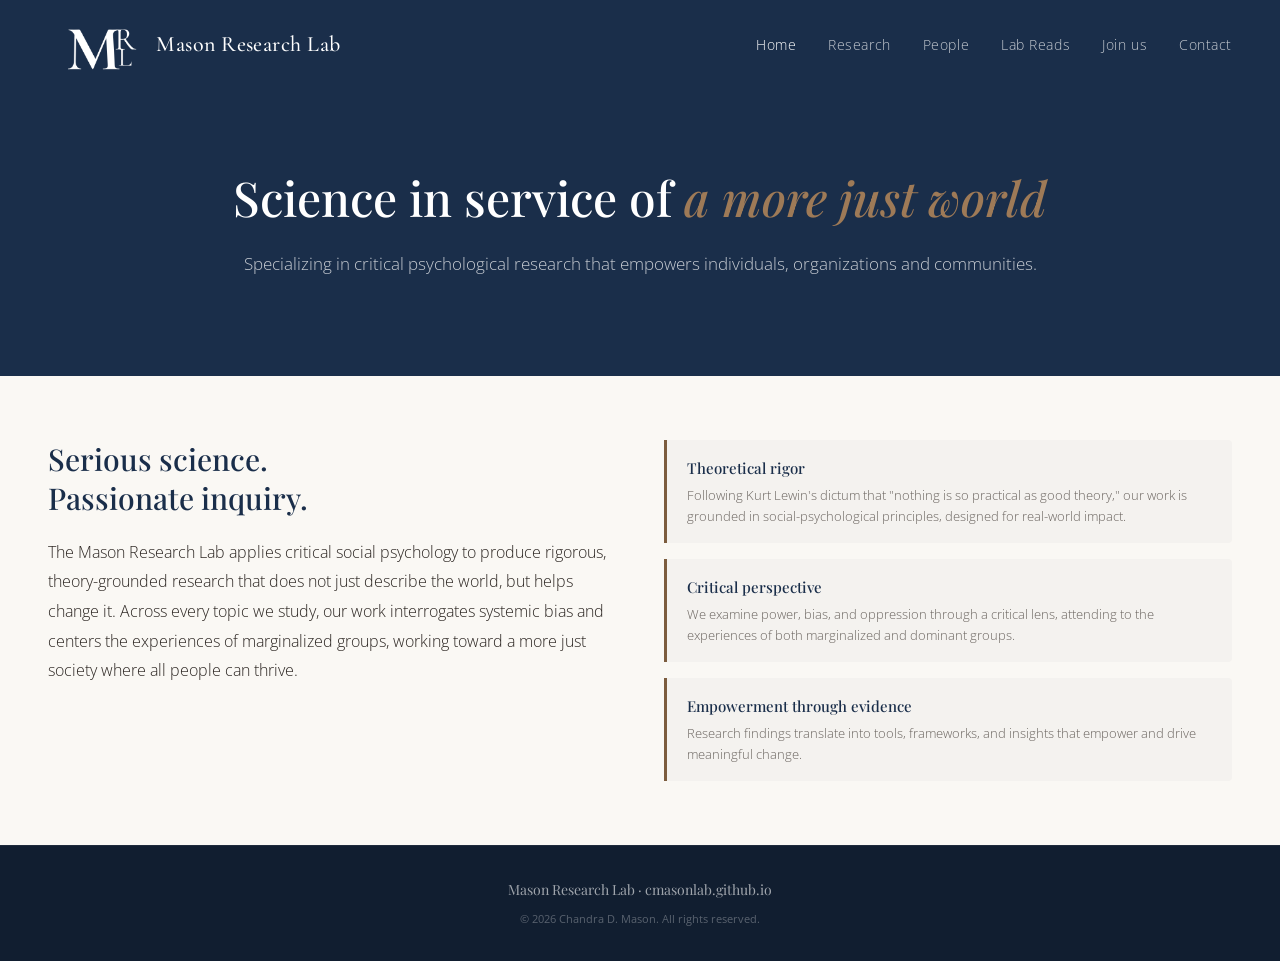
==== index.html @ 82f705ed "Update index.html" ====
<!DOCTYPE html>
<html lang="en">
<head>
  <meta charset="UTF-8">
  <meta name="viewport" content="width=device-width, initial-scale=1.0">
  <title>Mason Research Lab</title>
  <meta name="description" content="The Mason Research Lab applies rigorous social-psychological research to understand and dismantle oppression, extending this work to examine how artificial intelligence affects individuals, institutions, and society.">
  <link rel="stylesheet" href="style.css">
</head>
<body>

  <nav>
    <a href="index.html" class="nav-brand">
      <img src="logo.png" alt="Mason Research Lab logo">
      Mason Research Lab
    </a>
    <ul class="nav-links">
      <li><a href="index.html" class="active">Home</a></li>
      <li><a href="research.html">Research</a></li>
      <li><a href="people.html">People</a></li>
      <li><a href="reading.html">Lab Reads</a></li>
      <li><a href="join.html">Join us</a></li>
      <li><a href="contact.html">Contact</a></li>
    </ul>
  </nav>

  <!-- HERO -->
  <div class="hero">
    <div class="hero-content">
      <h1>Science in service of <em>a more just world</em></h1>
      <p class="hero-desc">Specializing in critical psychological research that empowers individuals, organizations and communities.</p>
    </div>
  </div>

  <!-- ABOUT -->
  <div class="section">
    <div class="about-grid">
      <div>
        <h2>Serious science.<br>Passionate inquiry.</h2>
        <div class="about-text">
          <p>The Mason Research Lab applies critical social psychology to produce rigorous, theory-grounded research that does not just describe the world, but helps change it. Across every topic we study, our work interrogates systemic bias and centers the experiences of marginalized groups, working toward a more just society where all people can thrive.</p>
            </div>
      </div>
      <div class="pillars">
        <div class="pillar">
          <div class="pillar-title">Theoretical rigor</div>
          <div class="pillar-desc">Following Kurt Lewin's dictum that "nothing is so practical as good theory," our work is grounded in social-psychological principles, designed for real-world impact.</div>
        </div>
        <div class="pillar">
          <div class="pillar-title">Critical perspective</div>
          <div class="pillar-desc">We examine power, bias, and oppression through a critical lens, attending to the experiences of both marginalized and dominant groups.</div>
        </div>
        <div class="pillar">
          <div class="pillar-title">Empowerment through evidence</div>
          <div class="pillar-desc">Research findings translate into tools, frameworks, and insights that empower and drive meaningful change.</div>
        </div>
      </div>
    </div>
  </div>

  <footer>
    <div class="footer-brand">Mason Research Lab · cmasonlab.github.io</div>
    <div class="footer-copy">© 2026 Chandra D. Mason. All rights reserved.</div>
  </footer>

</body>
</html>
---- style.css ----
/* ============================================================
   MASON RESEARCH LAB — Main Stylesheet

   TO CHANGE COLORS: Edit the values in the :root section below.
   TO CHANGE FONTS: Edit the @import line and font-family values.
   ============================================================ */

@import url('https://fonts.googleapis.com/css2?family=Playfair+Display:wght@400;500;600&family=Open+Sans:ital,wght@0,300;0,400;0,500;1,300&family=Cormorant+Garamond:wght@400;500;600&display=swap');

* {
  box-sizing: border-box;
  margin: 0;
  padding: 0;
}

/* ============================================================
   COLOR VARIABLES — Edit these to change the site's colors
   ============================================================ */
:root {
  --navy:        #1a2e4a;   /* Primary — nav, hero, headings */
  --navy-light:  #243d5f;   /* Card backgrounds */
  --navy-dark:   #111e30;   /* Team section, footer */
  --brown:       #7c5c3e;   /* Accent — buttons, borders, labels */
  --brown-light: #9e7a57;   /* Hover states, eyebrow text */
  --gray-bg:     #f4f2ef;   /* Section backgrounds */
  --cream:       #faf8f4;   /* Page background, cards */
  --gray-mid:    #e8e4de;   /* Borders, dividers */
  --gray-text:   #6b6560;   /* Muted text */
  --text-dark:   #2a2420;   /* Main body text */
}

/* ============================================================
   BASE STYLES
   ============================================================ */
body {
  font-family: 'Open Sans', sans-serif;
  background: var(--cream);
  color: var(--text-dark);
  line-height: 1.7;
}

a {
  color: var(--brown);
  text-decoration: none;
}

a:hover {
  text-decoration: underline;
}

/* ============================================================
   NAVIGATION
   ============================================================ */
nav {
  background: var(--navy);
  padding: 0 3rem;
  display: flex;
  align-items: center;
  justify-content: space-between;
  height: 90px;
  position: sticky;
  top: 0;
  z-index: 100;
}

.nav-brand {
  display: flex;
  align-items: center;
  gap: 0.75rem;
  font-family: 'Cormorant Garamond', serif;
  color: #fff;
  font-size: 22px;
  font-weight: 500;
  letter-spacing: 0.02em;
  text-decoration: none;
}

.nav-brand img {
  height: 70px;
}

.nav-links {
  display: flex;
  gap: 2rem;
  list-style: none;
}

.nav-links a {
  color: rgba(255, 255, 255, 0.75);
  text-decoration: none;
  font-size: 14px;
  font-weight: 300;
  letter-spacing: 0.04em;
  transition: color 0.2s;
}

.nav-links a:hover,
.nav-links a.active {
  color: #fff;
}

/* ============================================================
   HERO SECTION (homepage only)
   ============================================================ */
.hero {
  background: var(--navy);
  padding: 5rem 3rem 4rem;
  position: relative;
  overflow: hidden;
  text-align: center;
}

.hero-content {
  position: relative;
  max-width: 100%;
}

.hero h1 {
  font-family: 'Playfair Display', serif;
  font-size: 48px;
  font-weight: 500;
  color: #fff;
  line-height: 1.15;
  margin-bottom: 1.5rem;
}

.hero h1 em {
  font-style: italic;
  color: var(--brown-light);
}

.hero-desc {
  font-size: 17px;
  font-weight: 300;
  color: rgba(255, 255, 255, 0.75);
  line-height: 1.8;
  max-width: 100%;
  margin-bottom: 2rem;
  text-align: center;
}

/* ============================================================
   PAGE HEADER (interior pages)
   ============================================================ */
.page-header {
  background: var(--navy);
  padding: .75rem 3rem;
  position: relative;
  overflow: hidden;
  text-align: center;
}

.page-header-content {
  position: relative;
  width: 100%;
  text-align: center;
}

.page-header h1 {
  font-family: 'Playfair Display', serif;
  font-size: 36px;
  font-weight: 500;
  color: #fff;
  margin-bottom: 0.75rem;
}

.page-header p {
  font-size: 16px;
  font-weight: 300;
  color: rgba(255, 255, 255, 0.7);
  max-width: 100%;
  line-height: 1.8;
  text-align: center;
}

/* ============================================================
   BUTTONS
   ============================================================ */
.btn {
  display: inline-block;
  background: var(--brown);
  color: #fff;
  text-decoration: none;
  padding: 0.75rem 1.75rem;
  font-size: 14px;
  font-weight: 300;
  letter-spacing: 0.06em;
  border-radius: 2px;
  transition: background 0.2s;
}

.btn:hover {
  background: var(--brown-light);
  text-decoration: none;
}

.btn-sm {
  padding: 0.5rem 1.25rem;
  font-size: 13px;
}

/* ============================================================
   SECTIONS
   ============================================================ */
.section {
  padding: 4rem 3rem;
}

.section-alt {
  background: var(--gray-bg);
}

.section-dark {
  background: var(--navy-dark);
}

.section-label {
  font-size: 13px;
  letter-spacing: 0.14em;
  text-transform: uppercase;
  color: var(--brown);
  font-weight: 400;
  margin-bottom: 0.75rem;
}

.section-dark .section-label {
  color: var(--brown-light);
}

.section h2 {
  font-family: 'Playfair Display', serif;
  font-size: 30px;
  font-weight: 500;
  color: var(--navy);
  margin-bottom: 1.25rem;
  line-height: 1.3;
}

.section-dark h2 {
  color: #fff;
}

/* ============================================================
   TWO-COLUMN GRID
   ============================================================ */
.about-grid {
  display: grid;
  grid-template-columns: 1fr 1fr;
  gap: 3rem;
  align-items: start;
}

.about-text {
  font-size: 16px;
  font-weight: 300;
  line-height: 1.85;
  color: var(--text-dark);
}

.about-text p {
  margin-bottom: 1rem;
}

/* ============================================================
   PILLARS
   ============================================================ */
.pillars {
  display: flex;
  flex-direction: column;
  gap: 1rem;
}

.pillar {
  background: var(--gray-bg);
  border-left: 3px solid var(--brown);
  padding: 1rem 1.25rem;
  border-radius: 0 4px 4px 0;
}

.pillar-title {
  font-family: 'Playfair Display', serif;
  font-size: 15px;
  font-weight: 500;
  color: var(--navy);
  margin-bottom: 0.25rem;
}

.pillar-desc {
  font-size: 13px;
  font-weight: 300;
  color: var(--gray-text);
  line-height: 1.6;
}

/* Dark pillar card — used on people page */
.pillar-card {
  background: var(--navy-light);
  border-left: 3px solid var(--brown);
  border-radius: 4px;
  padding: 1.5rem;
}

/* ============================================================
   TEAM / PEOPLE
   ============================================================ */
.member-list {
  display: flex;
  flex-direction: column;
  gap: 1.25rem;
  margin-top: 1rem;
}

.member-name {
  font-family: 'Playfair Display', serif;
  font-size: 16px;
  font-weight: 500;
  color: #fff;
  margin-bottom: 0.15rem;
}

.member-years {
  font-size: 12px;
  color: rgba(255, 255, 255, 0.35);
  font-family: 'Open Sans', sans-serif;
  font-weight: 300;
  margin-left: 0.4rem;
}

.member-role {
  font-size: 13px;
  font-weight: 300;
  color: rgba(255, 255, 255, 0.5);
}

.member-bio {
  font-size: 14px;
  font-weight: 300;
  color: rgba(255, 255, 255, 0.65);
  line-height: 1.7;
  margin-top: 0.4rem;
}

/* ============================================================
   CONTENT BLOCKS (interior pages)
   ============================================================ */
.content-block {
  max-width: 720px;
}

.content-block p {
  font-size: 16px;
  font-weight: 300;
  line-height: 1.85;
  margin-bottom: 1.25rem;
  color: var(--text-dark);
}

.content-block h3 {
  font-family: 'Playfair Display', serif;
  font-size: 20px;
  font-weight: 500;
  color: var(--navy);
  margin: 2rem 0 0.75rem;
}

/* ============================================================
   PUBLICATION LIST
   ============================================================ */
.pub-list {
  list-style: none;
  display: flex;
  flex-direction: column;
  gap: 1.25rem;
  margin-top: 1.5rem;
}

.pub-item {
  background: var(--cream);
  border: 0.5px solid var(--gray-mid);
  border-radius: 4px;
  padding: 1.25rem 1.5rem;
  border-left: 3px solid var(--brown);
  text-indent: -2rem;
  padding-left: 3.5rem;
}

.pub-title {
  font-family: 'Playfair Display', serif;
  font-size: 15px;
  font-weight: 500;
  color: var(--navy);
  margin-bottom: 0.35rem;
  line-height: 1.4;
}

.pub-authors {
  font-size: 13px;
  font-weight: 300;
  color: var(--gray-text);
  margin-bottom: 0.25rem;
}

.pub-journal {
  font-size: 13px;
  font-weight: 300;
  color: var(--brown);
  font-style: italic;
}

/* ============================================================
   JOIN PAGE
   ============================================================ */
.join-grid {
  display: grid;
  grid-template-columns: 1fr 1fr;
  gap: 3rem;
  align-items: start;
}

.join-card {
  background: var(--gray-bg);
  border-left: 3px solid var(--brown);
  padding: 1.5rem;
  border-radius: 0 4px 4px 0;
}

.join-card h3 {
  font-family: 'Playfair Display', serif;
  font-size: 18px;
  font-weight: 500;
  color: var(--navy);
  margin-bottom: 0.75rem;
}

.join-card p {
  font-size: 14px;
  font-weight: 300;
  color: var(--gray-text);
  line-height: 1.7;
  margin-bottom: 1rem;
}

/* ============================================================
   FOOTER
   ============================================================ */
footer {
  background: var(--navy-dark);
  border-top: 1px solid rgba(255, 255, 255, 0.06);
  padding: 2rem 3rem;
  display: flex;
  flex-direction: column;
  align-items: center;
  gap: 0.5rem;
  text-align: center;
}

.footer-brand {
  font-family: 'Playfair Display', serif;
  color: rgba(255, 255, 255, 0.6);
  font-size: 14px;
}

.footer-copy {
  font-size: 11px;
  color: rgba(255, 255, 255, 0.3);
}

/* ============================================================
   MOBILE RESPONSIVE — screens under 768px
   ============================================================ */
@media (max-width: 768px) {

  nav {
    padding: 0 1.25rem;
    height: auto;
    flex-wrap: wrap;
    gap: 0.5rem;
    padding: 0.75rem 1.25rem;
  }

  .nav-brand img {
    height: 50px;
  }

  .nav-links {
    gap: 0.75rem;
    flex-wrap: wrap;
  }

  .nav-links a {
    font-size: 12px;
  }

  .hero {
    padding: 3rem 1.25rem;
  }

  .hero h1 {
    font-size: 32px;
  }

  .section {
    padding: 2.5rem 1.25rem;
  }

  .about-grid,
  .join-grid {
    grid-template-columns: 1fr;
  }

  .page-header {
    padding: 2rem 1.25rem;
  }

  footer {
    padding: 1.5rem 1.25rem;
  }
}
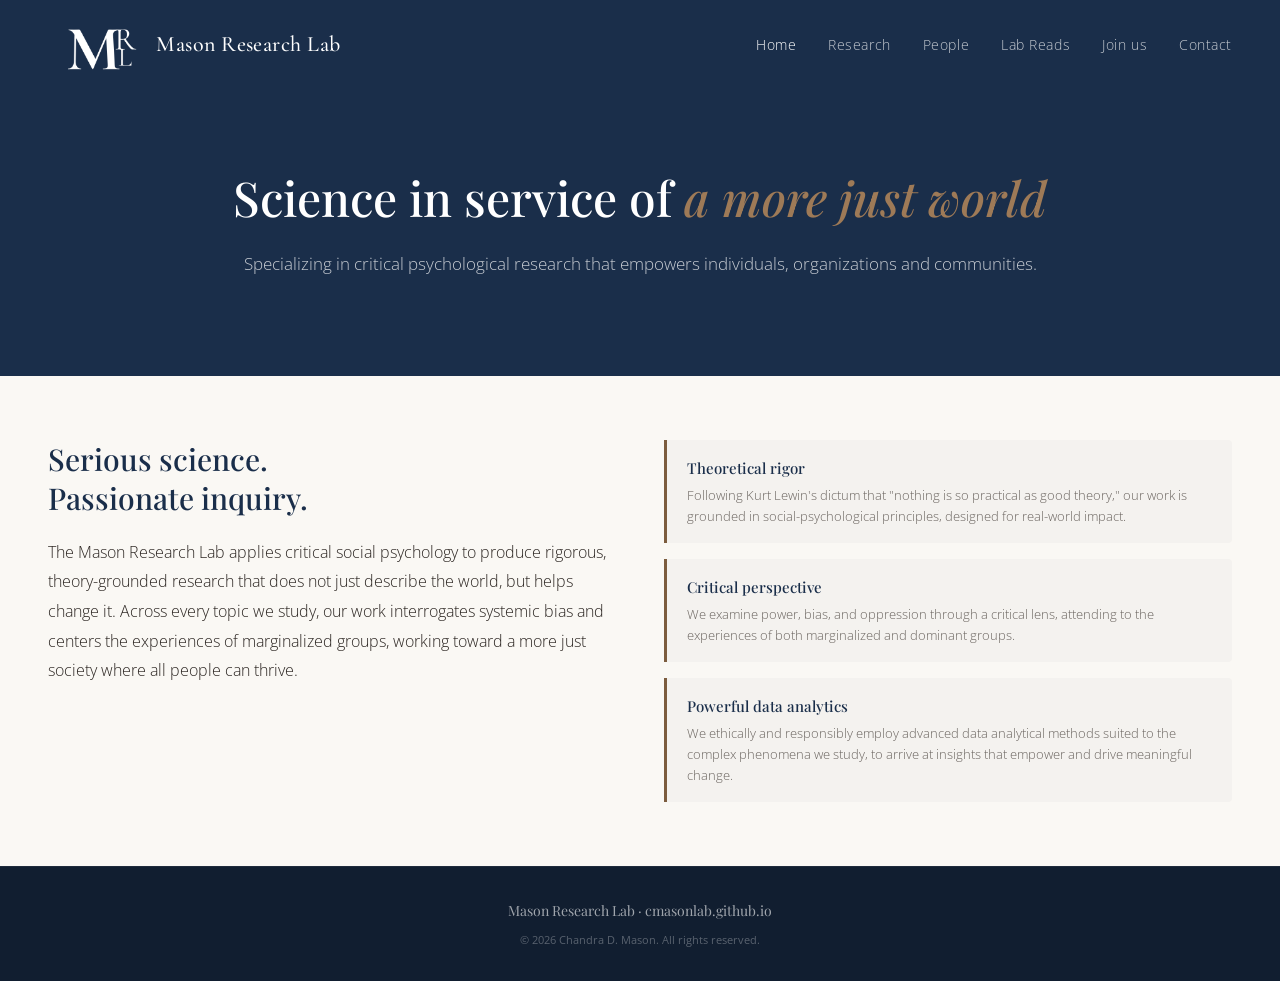
==== commit 42ae455e: "Update index.html" ====
--- a/index.html
+++ b/index.html
@@ -51,8 +51,8 @@
           <div class="pillar-desc">We examine power, bias, and oppression through a critical lens, attending to the experiences of both marginalized and dominant groups.</div>
         </div>
         <div class="pillar">
-          <div class="pillar-title">Empowerment through evidence</div>
-          <div class="pillar-desc">Research findings translate into tools, frameworks, and insights that empower and drive meaningful change.</div>
+          <div class="pillar-title">Powerful data analytics</div>
+          <div class="pillar-desc">We ethically and responsibly employ advanced data analytical methods suited to the complex phenomena we study, to arrive at insights that empower and drive meaningful change.</div>
         </div>
       </div>
     </div>
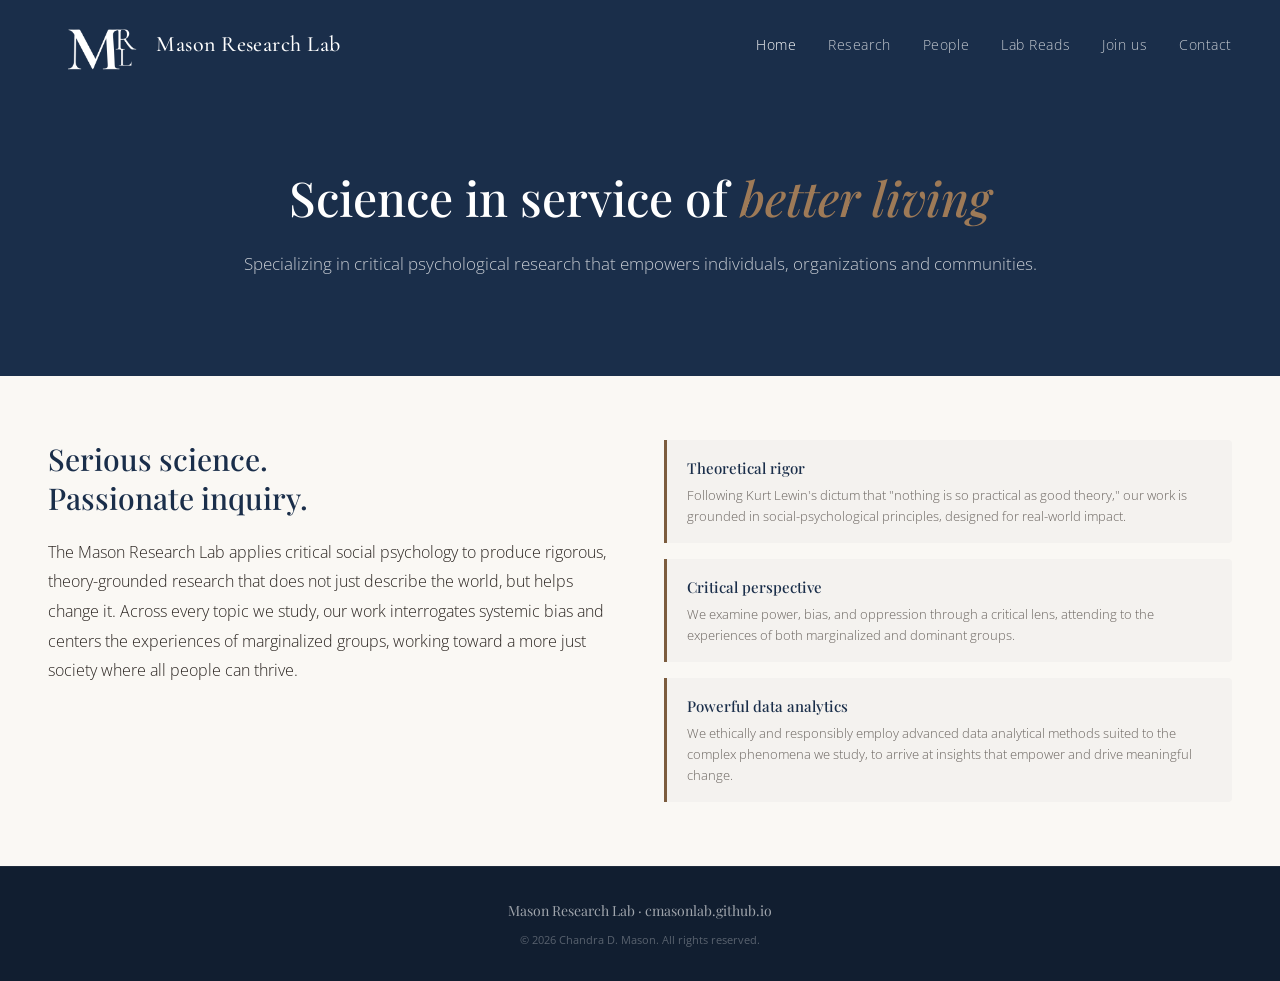
==== commit 0db56c47: "Summary" ====
--- a/index.html
+++ b/index.html
@@ -27,7 +27,7 @@
   <!-- HERO -->
   <div class="hero">
     <div class="hero-content">
-      <h1>Science in service of <em>a more just world</em></h1>
+      <h1>Science in service of <em>better living</em></h1>
       <p class="hero-desc">Specializing in critical psychological research that empowers individuals, organizations and communities.</p>
     </div>
   </div>
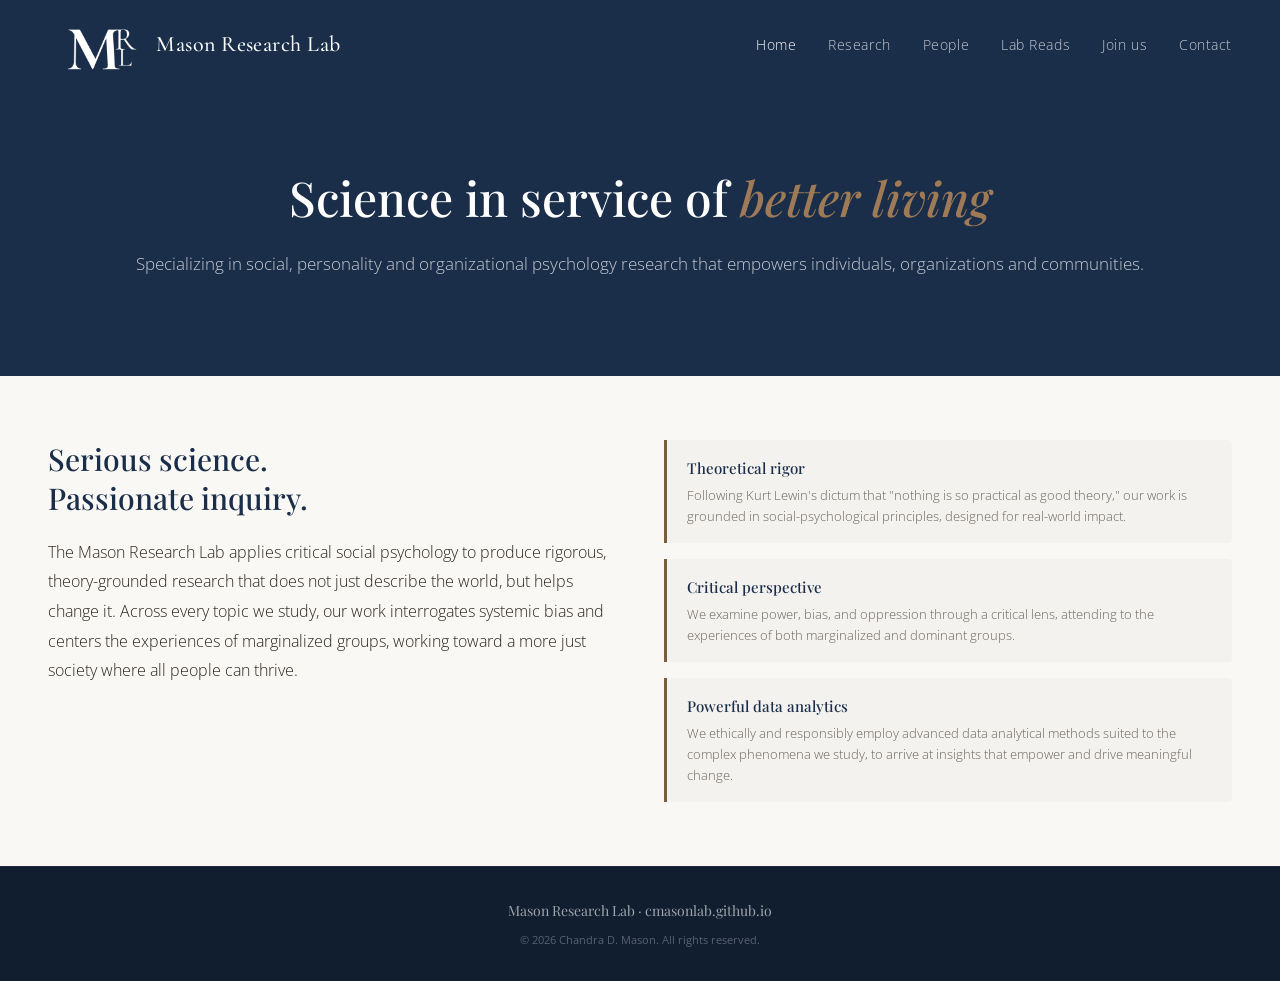
==== commit c0c61dcb: "Update index.html" ====
--- a/index.html
+++ b/index.html
@@ -28,7 +28,7 @@
   <div class="hero">
     <div class="hero-content">
       <h1>Science in service of <em>better living</em></h1>
-      <p class="hero-desc">Specializing in critical psychological research that empowers individuals, organizations and communities.</p>
+      <p class="hero-desc">Specializing in social, personality and organizational psychology research that empowers individuals, organizations and communities.</p>
     </div>
   </div>
 
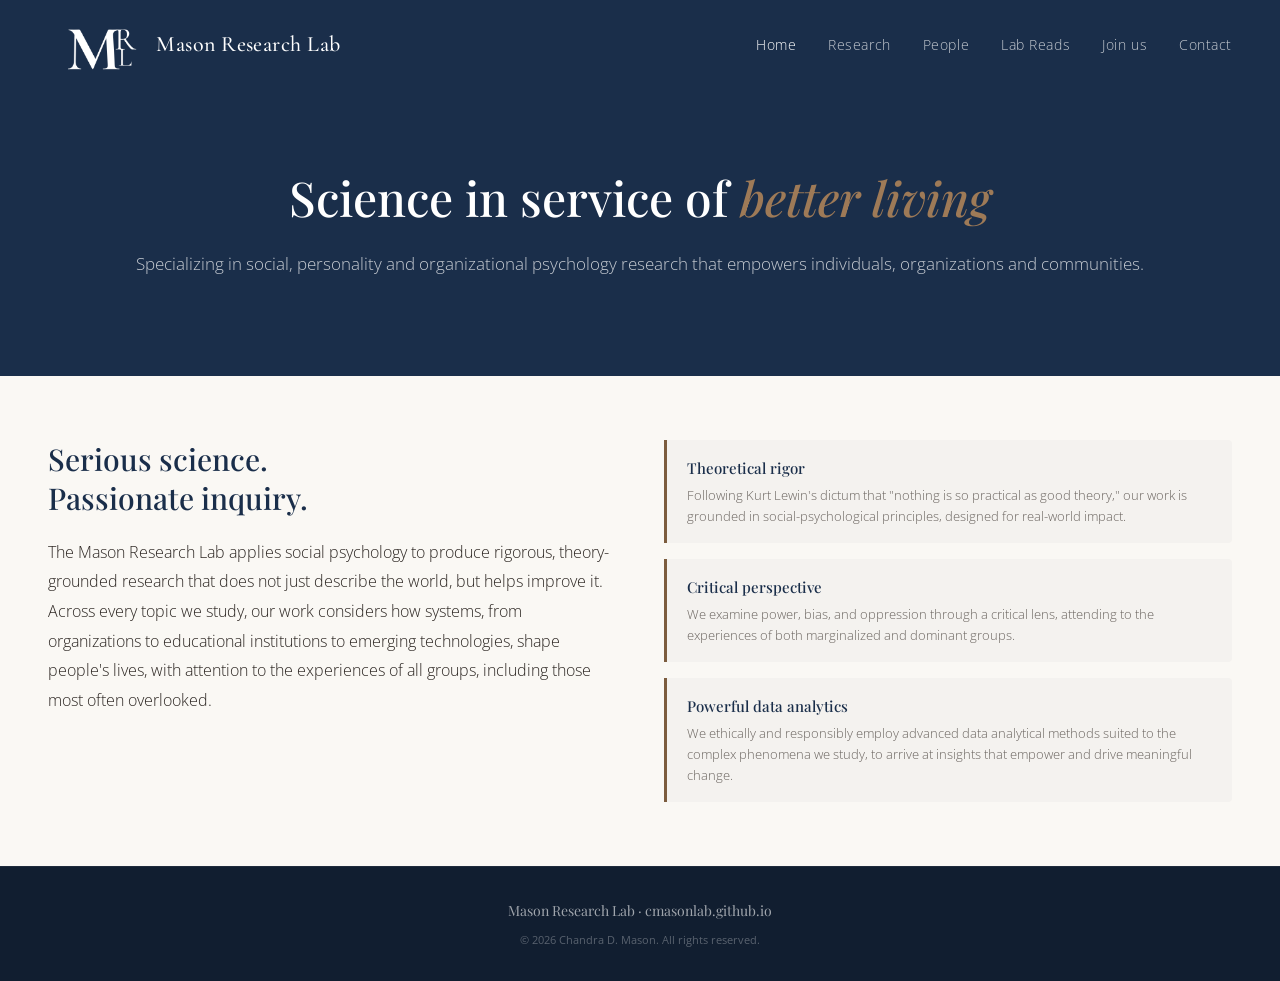
==== commit edee16cb: "Update index.html" ====
--- a/index.html
+++ b/index.html
@@ -38,7 +38,7 @@
       <div>
         <h2>Serious science.<br>Passionate inquiry.</h2>
         <div class="about-text">
-          <p>The Mason Research Lab applies critical social psychology to produce rigorous, theory-grounded research that does not just describe the world, but helps change it. Across every topic we study, our work interrogates systemic bias and centers the experiences of marginalized groups, working toward a more just society where all people can thrive.</p>
+          <p>The Mason Research Lab applies social psychology to produce rigorous, theory-grounded research that does not just describe the world, but helps improve it. Across every topic we study, our work considers how systems, from organizations to educational institutions to emerging technologies, shape people's lives, with attention to the experiences of all groups, including those most often overlooked.</p>
             </div>
       </div>
       <div class="pillars">
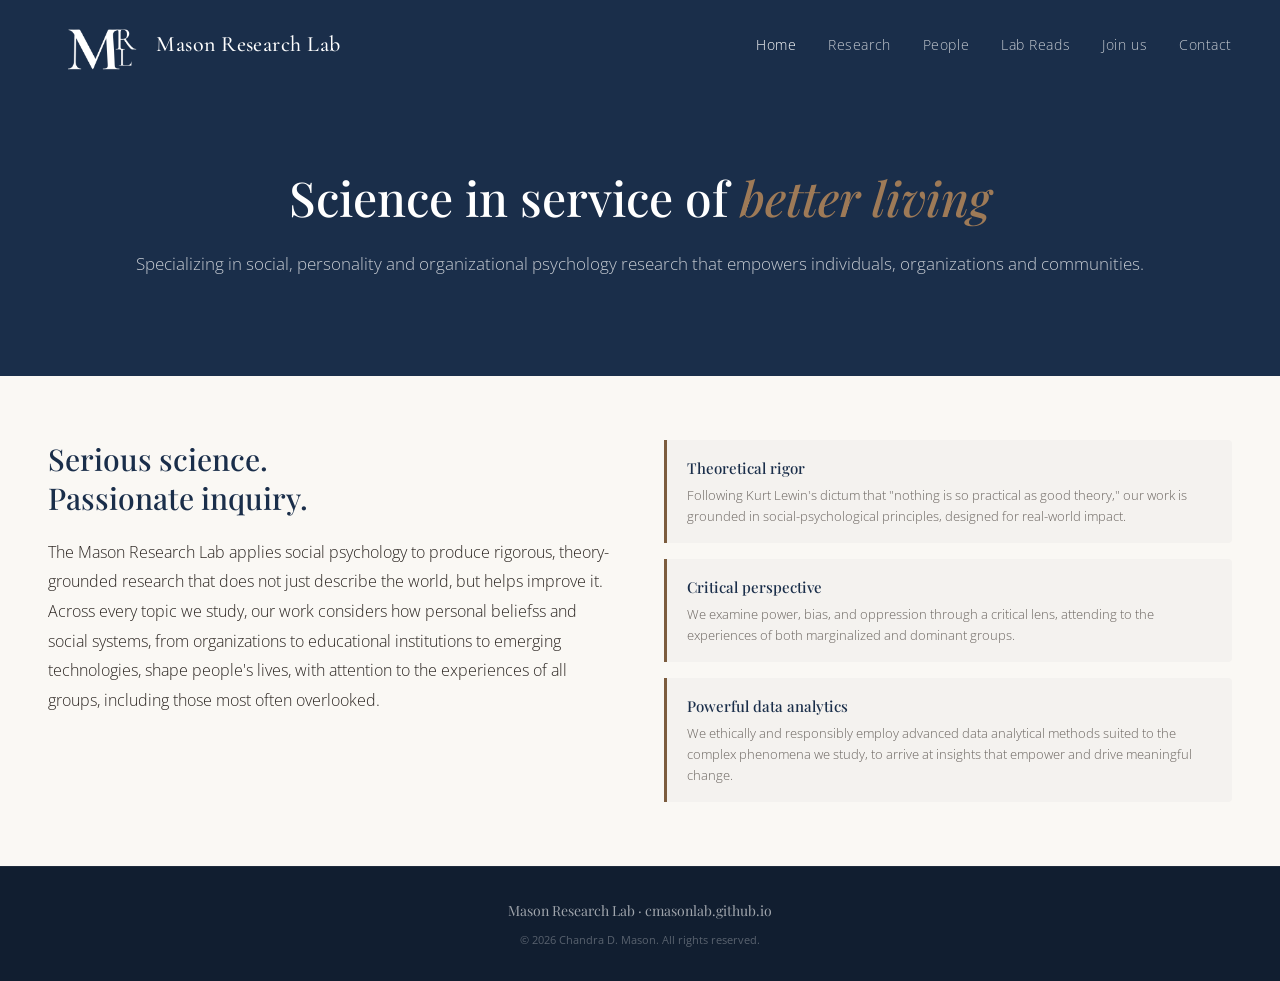
==== commit fbf6eefd: "Update index.html" ====
--- a/index.html
+++ b/index.html
@@ -38,7 +38,7 @@
       <div>
         <h2>Serious science.<br>Passionate inquiry.</h2>
         <div class="about-text">
-          <p>The Mason Research Lab applies social psychology to produce rigorous, theory-grounded research that does not just describe the world, but helps improve it. Across every topic we study, our work considers how systems, from organizations to educational institutions to emerging technologies, shape people's lives, with attention to the experiences of all groups, including those most often overlooked.</p>
+          <p>The Mason Research Lab applies social psychology to produce rigorous, theory-grounded research that does not just describe the world, but helps improve it. Across every topic we study, our work considers how personal beliefss and social systems, from organizations to educational institutions to emerging technologies, shape people's lives, with attention to the experiences of all groups, including those most often overlooked.</p>
             </div>
       </div>
       <div class="pillars">
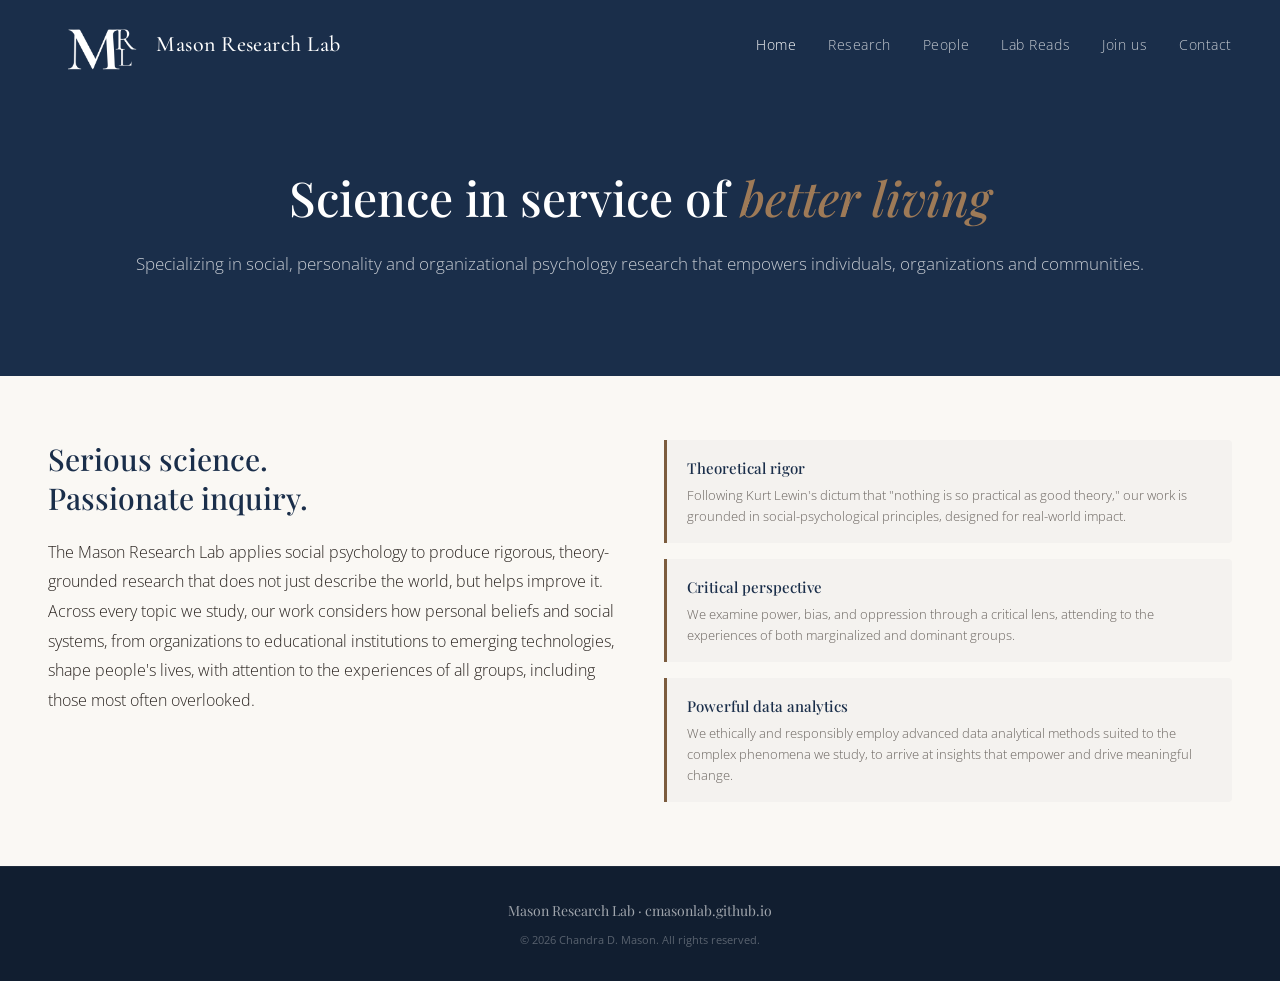
==== commit 23c0a07e: "Update index.html" ====
--- a/index.html
+++ b/index.html
@@ -38,7 +38,7 @@
       <div>
         <h2>Serious science.<br>Passionate inquiry.</h2>
         <div class="about-text">
-          <p>The Mason Research Lab applies social psychology to produce rigorous, theory-grounded research that does not just describe the world, but helps improve it. Across every topic we study, our work considers how personal beliefss and social systems, from organizations to educational institutions to emerging technologies, shape people's lives, with attention to the experiences of all groups, including those most often overlooked.</p>
+          <p>The Mason Research Lab applies social psychology to produce rigorous, theory-grounded research that does not just describe the world, but helps improve it. Across every topic we study, our work considers how personal beliefs and social systems, from organizations to educational institutions to emerging technologies, shape people's lives, with attention to the experiences of all groups, including those most often overlooked.</p>
             </div>
       </div>
       <div class="pillars">
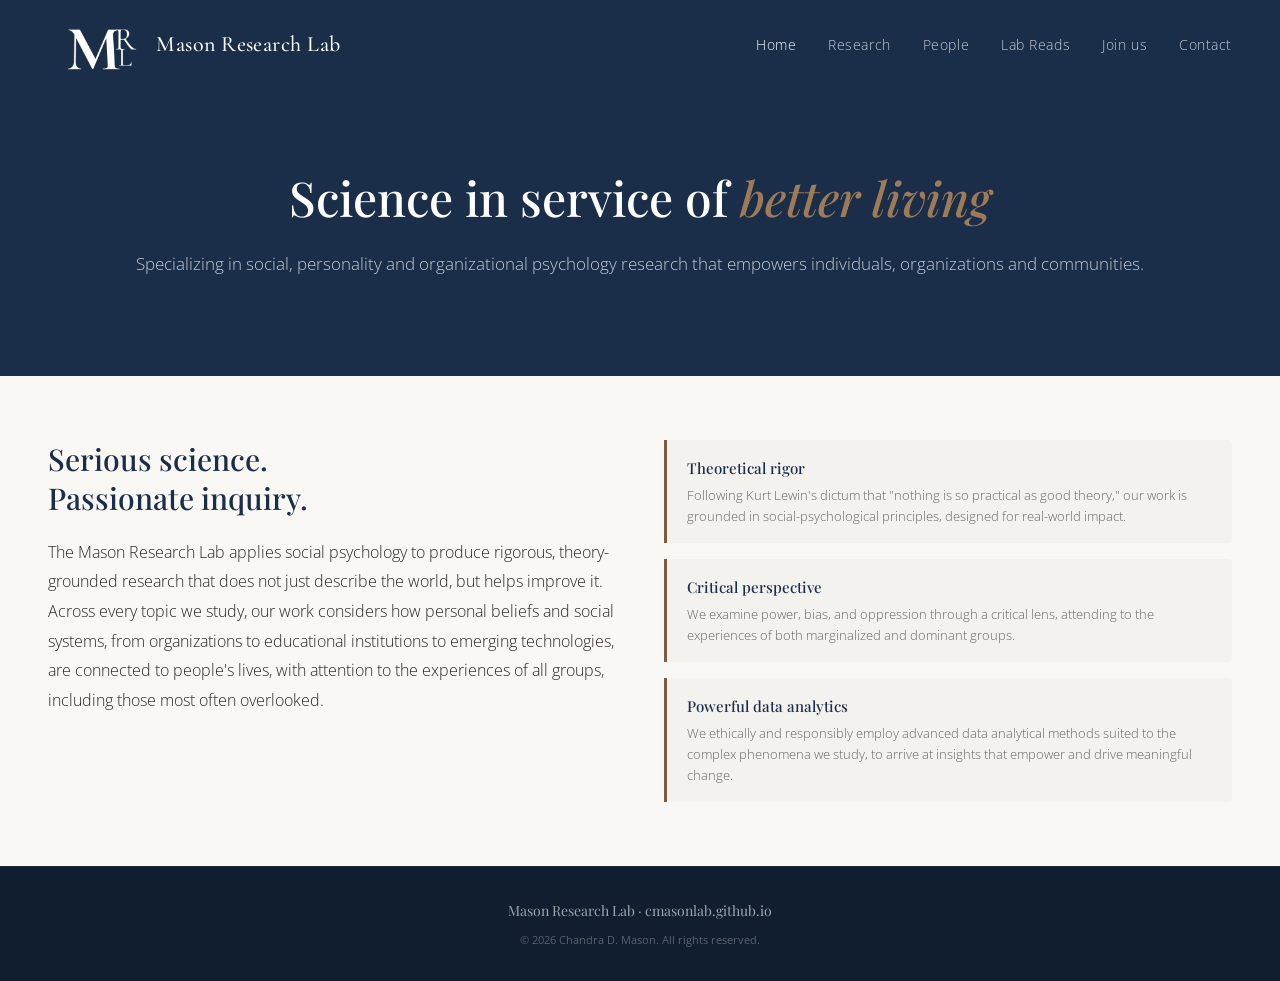
==== commit 8746d8e3: "Update index.html" ====
--- a/index.html
+++ b/index.html
@@ -38,7 +38,7 @@
       <div>
         <h2>Serious science.<br>Passionate inquiry.</h2>
         <div class="about-text">
-          <p>The Mason Research Lab applies social psychology to produce rigorous, theory-grounded research that does not just describe the world, but helps improve it. Across every topic we study, our work considers how personal beliefs and social systems, from organizations to educational institutions to emerging technologies, shape people's lives, with attention to the experiences of all groups, including those most often overlooked.</p>
+          <p>The Mason Research Lab applies social psychology to produce rigorous, theory-grounded research that does not just describe the world, but helps improve it. Across every topic we study, our work considers how personal beliefs and social systems, from organizations to educational institutions to emerging technologies, are connected to people's lives, with attention to the experiences of all groups, including those most often overlooked.</p>
             </div>
       </div>
       <div class="pillars">
